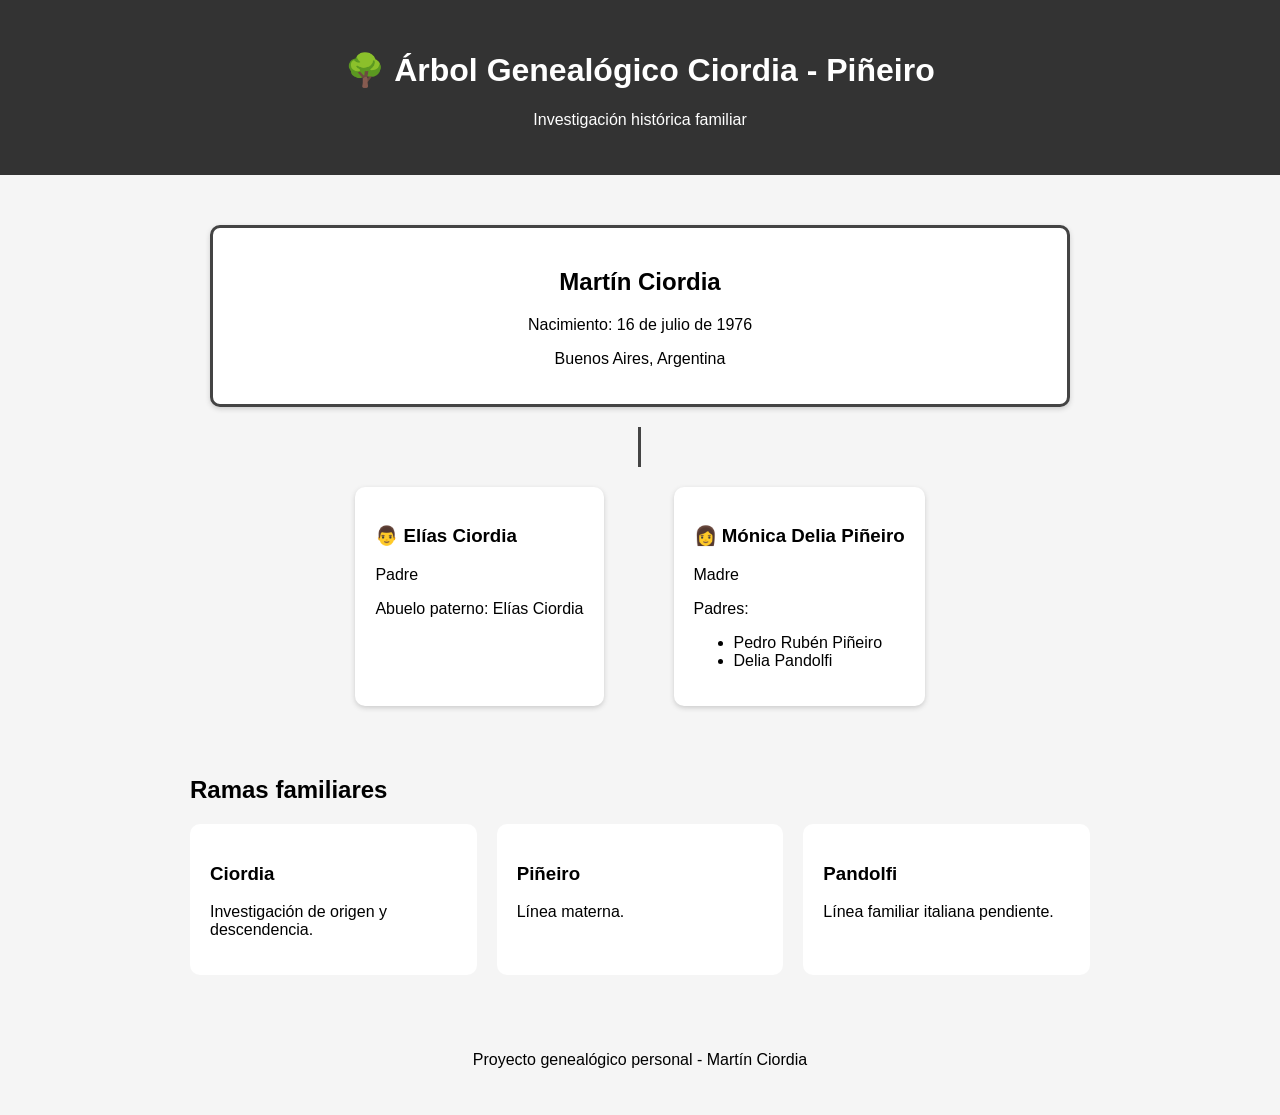
==== index.html @ ed729fd0 "Agrega primera versión web del árbol genealógico" ====
<!DOCTYPE html>
<html lang="es">
<head>
<meta charset="UTF-8">
<meta name="viewport" content="width=device-width, initial-scale=1.0">

<title>Árbol Genealógico Ciordia</title>

<link rel="stylesheet" href="style.css">

</head>

<body>

<header>
<h1>🌳 Árbol Genealógico Ciordia - Piñeiro</h1>
<p>Investigación histórica familiar</p>
</header>


<main>

<section class="persona principal">
<h2>Martín Ciordia</h2>
<p>Nacimiento: 16 de julio de 1976</p>
<p>Buenos Aires, Argentina</p>
</section>


<div class="linea"></div>


<section class="ramas">

<div class="persona">
<h3>👨 Elías Ciordia</h3>
<p>Padre</p>
<p>Abuelo paterno: Elías Ciordia</p>
</div>


<div class="persona">
<h3>👩 Mónica Delia Piñeiro</h3>
<p>Madre</p>
<p>Padres:</p>
<ul>
<li>Pedro Rubén Piñeiro</li>
<li>Delia Pandolfi</li>
</ul>
</div>

</section>


<section class="familia">

<h2>Ramas familiares</h2>

<div class="tarjetas">

<div>
<h3>Ciordia</h3>
<p>Investigación de origen y descendencia.</p>
</div>

<div>
<h3>Piñeiro</h3>
<p>Línea materna.</p>
</div>

<div>
<h3>Pandolfi</h3>
<p>Línea familiar italiana pendiente.</p>
</div>

</div>

</section>


</main>


<footer>

<p>
Proyecto genealógico personal - Martín Ciordia
</p>

</footer>


</body>
</html>
---- style.css ----
body {

font-family: Arial, sans-serif;
background: #f5f5f5;
margin:0;
padding:0;

}


header {

background:#333;
color:white;
padding:30px;
text-align:center;

}


main {

max-width:900px;
margin:auto;
padding:30px;

}


.persona {

background:white;
padding:20px;
margin:20px;
border-radius:10px;
box-shadow:0 2px 5px #ccc;

}


.principal {

text-align:center;
border:3px solid #444;

}


.linea {

height:40px;
border-left:3px solid #444;
margin:auto;
width:1px;

}


.ramas {

display:flex;
justify-content:center;
gap:30px;
flex-wrap:wrap;

}


.familia {

margin-top:50px;

}


.tarjetas {

display:flex;
gap:20px;
flex-wrap:wrap;

}


.tarjetas div {

background:white;
padding:20px;
border-radius:10px;
flex:1;

}


footer {

text-align:center;
padding:30px;

}
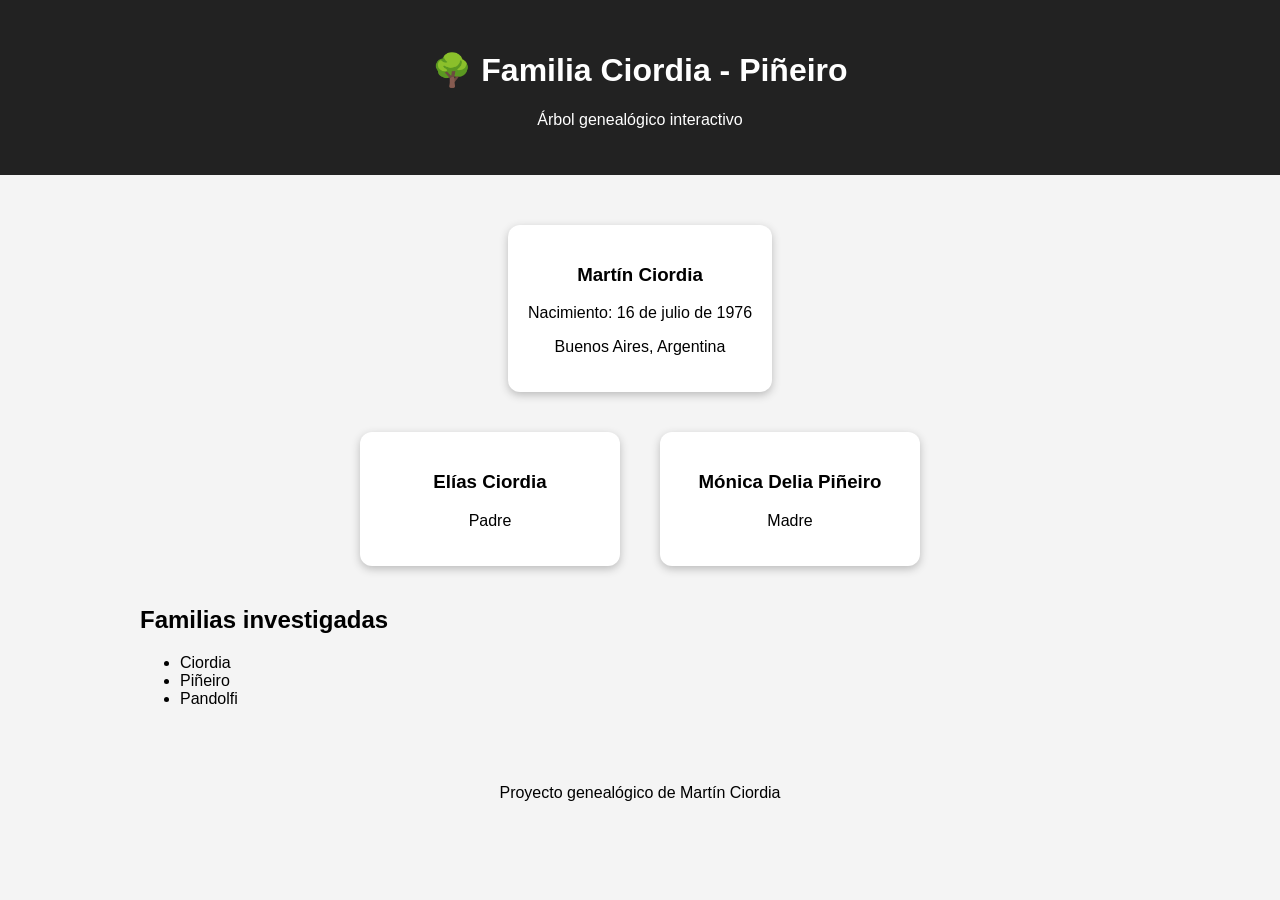
==== commit 8b8f98b8: "Agrega arbol genealogico interactivo" ====
--- a/index.html
+++ b/index.html
@@ -1,79 +1,56 @@
 <!DOCTYPE html>
+
 <html lang="es">
+
 <head>
+
 <meta charset="UTF-8">
-<meta name="viewport" content="width=device-width, initial-scale=1.0">
 
-<title>Árbol Genealógico Ciordia</title>
+<title>
+Árbol Genealógico Ciordia
+</title>
 
 <link rel="stylesheet" href="style.css">
 
 </head>
 
+
 <body>
 
+
 <header>
-<h1>🌳 Árbol Genealógico Ciordia - Piñeiro</h1>
-<p>Investigación histórica familiar</p>
+
+<h1>
+🌳 Familia Ciordia - Piñeiro
+</h1>
+
+<p>
+Árbol genealógico interactivo
+</p>
+
 </header>
+
 
 
 <main>
 
-<section class="persona principal">
-<h2>Martín Ciordia</h2>
-<p>Nacimiento: 16 de julio de 1976</p>
-<p>Buenos Aires, Argentina</p>
-</section>
+<div id="arbol"></div>
 
 
-<div class="linea"></div>
+<section>
+
+<h2>
+Familias investigadas
+</h2>
 
 
-<section class="ramas">
+<ul>
 
-<div class="persona">
-<h3>👨 Elías Ciordia</h3>
-<p>Padre</p>
-<p>Abuelo paterno: Elías Ciordia</p>
-</div>
+<li>Ciordia</li>
+<li>Piñeiro</li>
+<li>Pandolfi</li>
 
-
-<div class="persona">
-<h3>👩 Mónica Delia Piñeiro</h3>
-<p>Madre</p>
-<p>Padres:</p>
-<ul>
-<li>Pedro Rubén Piñeiro</li>
-<li>Delia Pandolfi</li>
 </ul>
-</div>
-
-</section>
-
-
-<section class="familia">
-
-<h2>Ramas familiares</h2>
-
-<div class="tarjetas">
-
-<div>
-<h3>Ciordia</h3>
-<p>Investigación de origen y descendencia.</p>
-</div>
-
-<div>
-<h3>Piñeiro</h3>
-<p>Línea materna.</p>
-</div>
-
-<div>
-<h3>Pandolfi</h3>
-<p>Línea familiar italiana pendiente.</p>
-</div>
-
-</div>
 
 </section>
 
@@ -81,14 +58,20 @@
 </main>
 
 
+
 <footer>
 
-<p>
-Proyecto genealógico personal - Martín Ciordia
-</p>
+Proyecto genealógico de Martín Ciordia
 
 </footer>
 
 
+
+<script src="datos.js"></script>
+
+<script src="arbol.js"></script>
+
+
 </body>
-</html>
+
+</html>
--- a/style.css
+++ b/style.css
@@ -1,98 +1,69 @@
-body {
+body{
 
-font-family: Arial, sans-serif;
-background: #f5f5f5;
+font-family:Arial;
+background:#f4f4f4;
 margin:0;
-padding:0;
 
 }
 
 
-header {
+header{
 
-background:#333;
+background:#222;
 color:white;
+text-align:center;
 padding:30px;
-text-align:center;
 
 }
 
 
-main {
+main{
 
-max-width:900px;
+max-width:1000px;
 margin:auto;
 padding:30px;
 
 }
 
 
-.persona {
+#arbol{
 
-background:white;
-padding:20px;
-margin:20px;
-border-radius:10px;
-box-shadow:0 2px 5px #ccc;
+text-align:center;
 
 }
 
 
-.principal {
+.persona{
 
-text-align:center;
-border:3px solid #444;
+display:inline-block;
+background:white;
+margin:20px;
+padding:20px;
+min-width:220px;
+border-radius:12px;
+cursor:pointer;
+box-shadow:0 3px 8px #bbb;
 
 }
 
 
-.linea {
+.persona:hover{
 
-height:40px;
-border-left:3px solid #444;
-margin:auto;
-width:1px;
+transform:scale(1.05);
 
 }
 
 
-.ramas {
+.ramas{
 
 display:flex;
 justify-content:center;
-gap:30px;
 flex-wrap:wrap;
 
 }
 
 
-.familia {
-
-margin-top:50px;
-
-}
-
-
-.tarjetas {
-
-display:flex;
-gap:20px;
-flex-wrap:wrap;
-
-}
-
-
-.tarjetas div {
-
-background:white;
-padding:20px;
-border-radius:10px;
-flex:1;
-
-}
-
-
-footer {
+footer{
 
 text-align:center;
 padding:30px;
